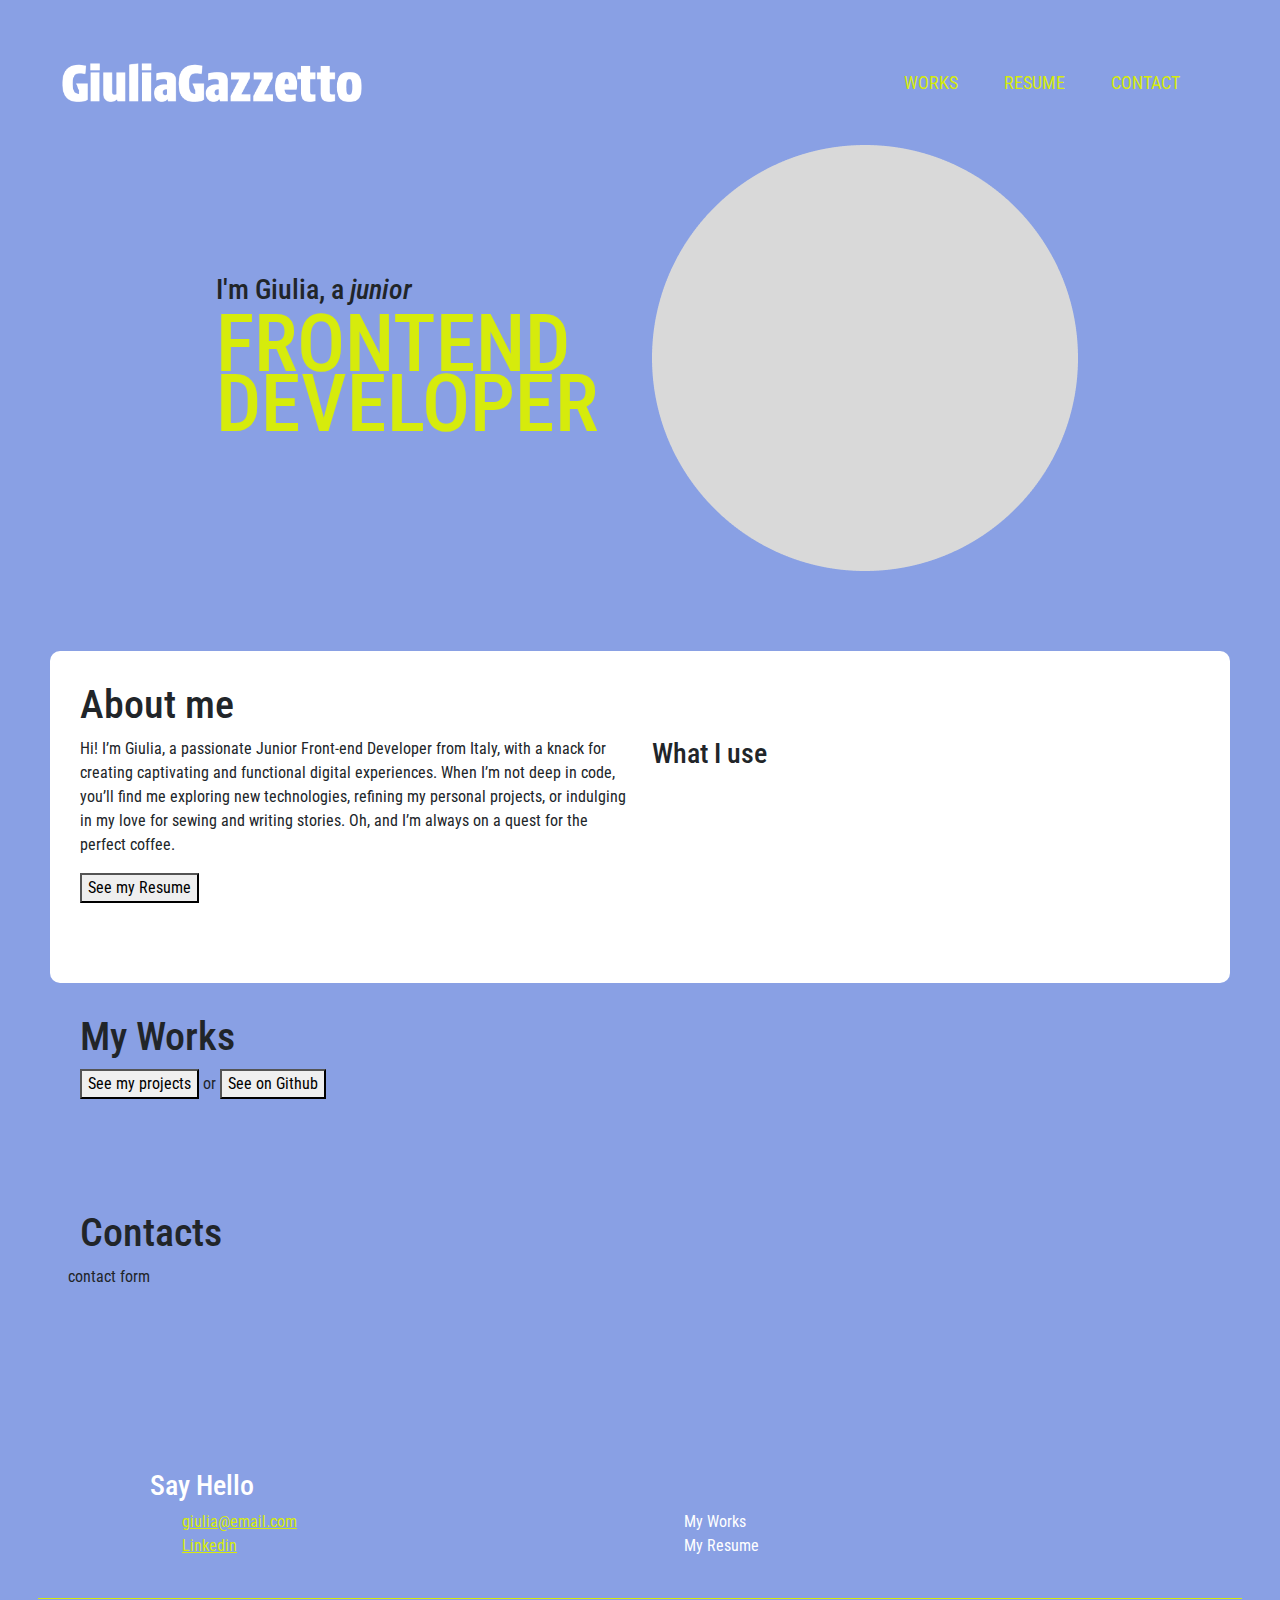
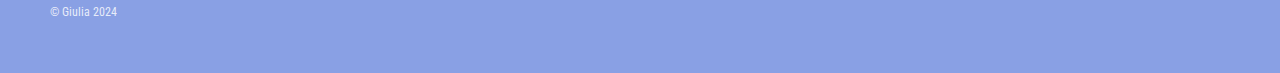
==== index.html @ c0f92d9c "added basic html and primary css" ====
<!DOCTYPE html>
<html lang="en">
  <head>
    <meta charset="UTF-8" />
    <meta name="viewport" content="width=device-width, initial-scale=1.0" />
    <title>Giulia Gazzetto's portfolio</title>
    <link rel="stylesheet" href="src/style.css" />
    <link rel="preconnect" href="https://fonts.googleapis.com">
<link rel="preconnect" href="https://fonts.gstatic.com" crossorigin>
<link href="https://fonts.googleapis.com/css2?family=Roboto+Condensed:ital,wght@0,100..900;1,100..900&display=swap" rel="stylesheet">
    <link
      href="https://cdn.jsdelivr.net/npm/bootstrap@5.3.3/dist/css/bootstrap.min.css"
      rel="stylesheet"
      integrity="sha384-QWTKZyjpPEjISv5WaRU9OFeRpok6YctnYmDr5pNlyT2bRjXh0JMhjY6hW+ALEwIH"
      crossorigin="anonymous"
    />
  </head>
  <body>
    <header>
    <container>
    <nav class="navbar navbar-expand-lg custom-bg">
  <div class="container-fluid">
    <a class="navbar-brand" href="#">
    <img src="/img/GiuliaGazzetto.png" alt="GiuliaGazzetto" class="logo">
    </a>
    <button class="navbar-toggler" type="button" data-bs-toggle="collapse" data-bs-target="#navbarNav" aria-controls="navbarNav" aria-expanded="false" aria-label="Toggle navigation">
      <span class="navbar-toggler-icon"></span>
    </button>
    <div class="collapse navbar-collapse" id="navbarNav">
      <ul class="navbar-nav ms-auto">
        <li class="nav-item ">
          <a class="nav-link active" aria-current="page" href="#">Works</a>
        </li>
        <li class="nav-item">
          <a class="nav-link" href="#">Resume</a>
        </li>
        <li class="nav-item">
          <a class="nav-link" href="#">Contact</a>
        </li>
        
      </ul>
    </div>
  </div>
</nav>
</container>
</header>      

<section id="home">
        <div class="row box-1">
          <div class="col-6 p-5 align-self-center">
            <h3>I'm Giulia, a <em>junior</em></h3>
            <h1 class="job-title text-uppercase">Frontend <br/>Developer</h1>
          </div>
          <div class="col-6">
            <img src="img/Ellipse 1.png" alt="ill">
          </div>
        </div>
      </section>
      <section id="about-me">
        <h1>About me</h1>
        <div class="row">
          <div class="col-6">
            <p >
              Hi! I’m Giulia, a passionate Junior Front-end Developer from Italy, with a knack for creating captivating and functional digital experiences. When I’m not deep in code, you’ll find me exploring new technologies, refining my personal projects, or indulging in my love for sewing and writing stories. Oh, and I’m always on a quest for the perfect coffee.
            </p>
            <button>See my Resume</button>
          </div>
          <div class="col-6">
            <h3>What I use</h3>
          </div>
        </div>
      </section>
      <section id="my-works">
        <h1>My Works</h1>
        <button>See my projects</button>
        or
        <button>See on Github</button>
      </section>

      <section id="contact">
        <h1>Contacts</h1>
        <div class="row">
            contact form
        
          </div>
        </div>
      </section>

      <footer>
        <div class="row footer-main ">
            <h3>Say Hello</h3>
            <div class="col-6">
                <ul>
                <li><a href="">giulia@email.com</a></li>
               <li> <a href="">Linkedin</a></li>
                </ul>
            </div>
            <div class="col-6">
                <ul>
                    <li>My Works</li>
                    <li>My Resume</li>
                    
                </ul>
                <br/>
                
            </div>
        </div>
        
       <span> © Giulia 2024</span>
    </footer>
    </container>
  </body>
</html>
---- src/style.css ----
:root {
  --colore-primario: #89a0e4;
  --colore-secondario: #a087e0;
  --colore-terziario: #e587bf;
  --colore-accento: #d6eb0c;
}

body {
  margin: 50px !important;
  background-color: var(--colore-primario) !important;
  font-family: "Roboto Condensed", serif !important;
}
a {
  color: var(--colore-accento) !important;
}

section {
  padding: 30px 30px 80px;
}

.custom-bg {
  background-color: #89a0e4 !important;
}

nav img {
  width: 300px !important;
}

nav ul {
  padding-right: 30px;
}

nav li {
  margin-left: 30px;
  text-transform: uppercase;
  font-size: 18px;
}

.job-title {
  color: #d6eb0c;
  font-size: 80px;
  line-height: 60px;
}
.box-1 {
  padding: 0 100px 0;
}
#about-me {
  background-color: white;
  border-radius: 10px;
}

footer {
  color: white;
  margin-top: 100px;
}

.footer-main {
  padding: 0 100px 0;
  border-bottom: 1px solid var(--colore-accento);
}

footer li {
  list-style: none;
}

footer span {
  font-size: 12px;
  opacity: 80%;
  text-align: center !important;
}
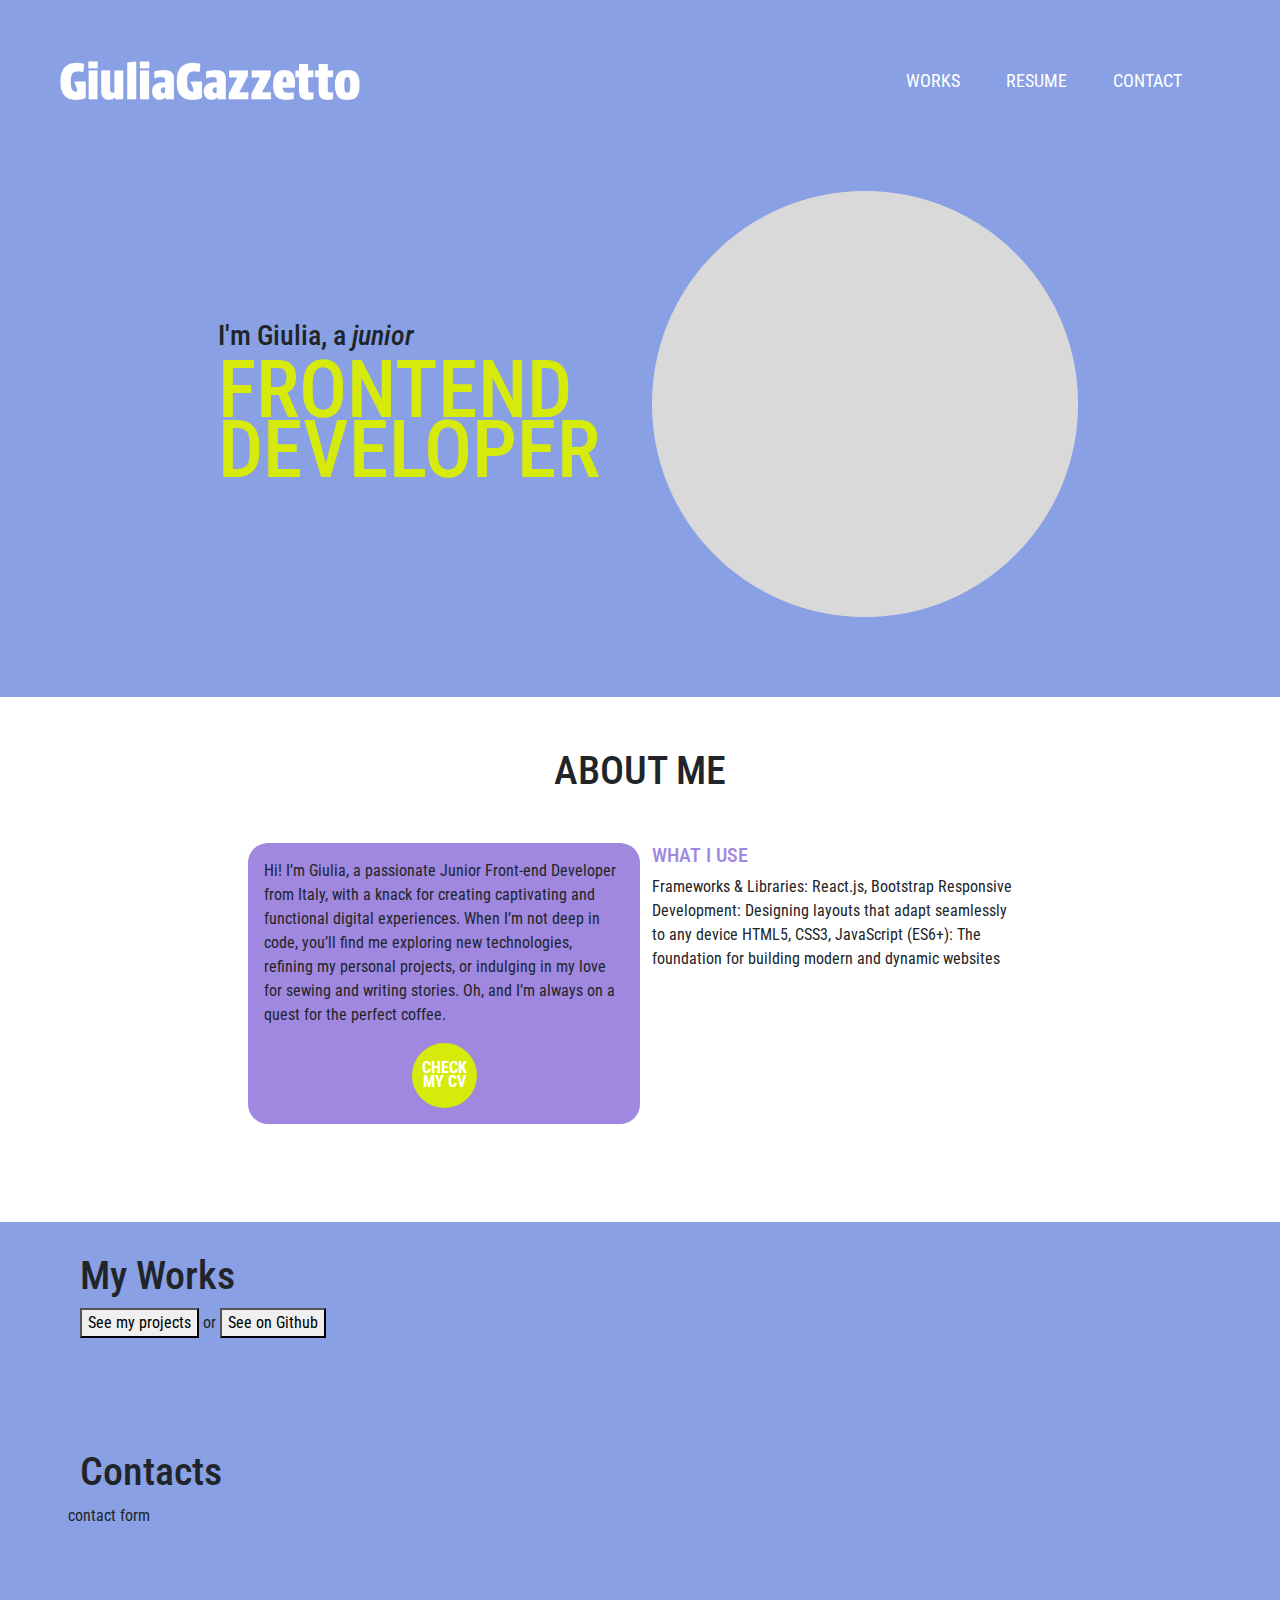
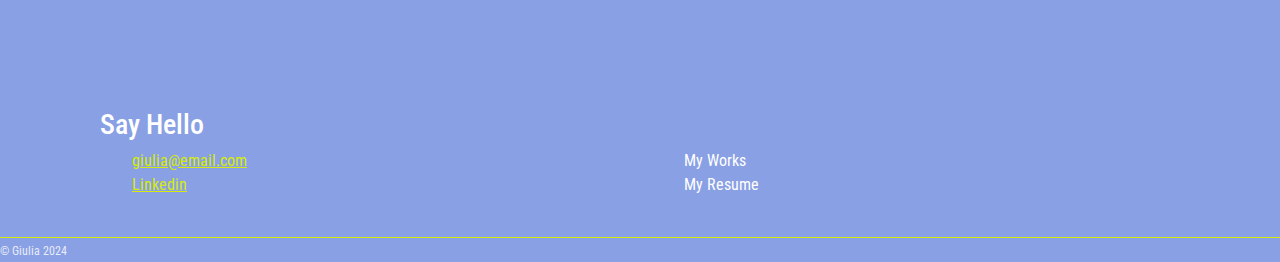
==== commit e7c68d53: "added css in about me section" ====
--- a/index.html
+++ b/index.html
@@ -17,8 +17,8 @@
   </head>
   <body>
     <header>
-    <container>
-    <nav class="navbar navbar-expand-lg custom-bg">
+    
+    <nav class="navbar navbar-expand-lg custom-bg m-5">
   <div class="container-fluid">
     <a class="navbar-brand" href="#">
     <img src="/img/GiuliaGazzetto.png" alt="GiuliaGazzetto" class="logo">
@@ -42,10 +42,10 @@
     </div>
   </div>
 </nav>
-</container>
+
 </header>      
 
-<section id="home">
+<section id="home" class="container">
         <div class="row box-1">
           <div class="col-6 p-5 align-self-center">
             <h3>I'm Giulia, a <em>junior</em></h3>
@@ -56,26 +56,35 @@
           </div>
         </div>
       </section>
-      <section id="about-me">
-        <h1>About me</h1>
-        <div class="row">
-          <div class="col-6">
-            <p >
-              Hi! I’m Giulia, a passionate Junior Front-end Developer from Italy, with a knack for creating captivating and functional digital experiences. When I’m not deep in code, you’ll find me exploring new technologies, refining my personal projects, or indulging in my love for sewing and writing stories. Oh, and I’m always on a quest for the perfect coffee.
-            </p>
-            <button>See my Resume</button>
-          </div>
-          <div class="col-6">
-            <h3>What I use</h3>
-          </div>
-        </div>
-      </section>
-      <section id="my-works">
+
+     <section id="about-me" class="about-me" >
+  <h1 class="text-center text-uppercase">About me</h1>
+  <div class="row m-5">
+    <div class="col-6 custom-bg-2 p-3">
+      <p>
+        Hi! I’m Giulia, a passionate Junior Front-end Developer from Italy, with a knack for creating captivating and functional digital experiences. When I’m not deep in code, you’ll find me exploring new technologies, refining my personal projects, or indulging in my love for sewing and writing stories. Oh, and I’m always on a quest for the perfect coffee.
+      </p>
+      <button class="btn-style-1">Check my cv</button>
+    </div>
+    <div class="col-6">
+      <h3>What I use</h3>
+      <p>
+        Frameworks & Libraries: React.js, Bootstrap
+Responsive Development: Designing layouts that adapt seamlessly to any device
+HTML5, CSS3, JavaScript (ES6+): The foundation for building modern and dynamic websites
+      </p>
+    </div>
+  </div>
+</section>
+
+
+      <section id="my-works" >
         <h1>My Works</h1>
         <button>See my projects</button>
         or
         <button>See on Github</button>
       </section>
+
 
       <section id="contact">
         <h1>Contacts</h1>
@@ -85,6 +94,7 @@
           </div>
         </div>
       </section>
+
 
       <footer>
         <div class="row footer-main ">
--- a/src/style.css
+++ b/src/style.css
@@ -6,24 +6,36 @@
 }
 
 body {
-  margin: 50px !important;
   background-color: var(--colore-primario) !important;
   font-family: "Roboto Condensed", serif !important;
 }
+
 a {
   color: var(--colore-accento) !important;
 }
 
 section {
   padding: 30px 30px 80px;
+  margin: 0 50px 0;
 }
 
 .custom-bg {
   background-color: #89a0e4 !important;
 }
+.custom-bg-2 {
+  background-color: var(--colore-secondario);
+  border-radius: 20px;
+}
 
 nav img {
   width: 300px !important;
+}
+
+nav a {
+  color: white !important;
+}
+nav a:hover {
+  color: var(--colore-accento) !important;
 }
 
 nav ul {
@@ -44,9 +56,56 @@
 .box-1 {
   padding: 0 100px 0;
 }
-#about-me {
+.about-me {
   background-color: white;
-  border-radius: 10px;
+  padding: 50px 0;
+  width: 100vw;
+  margin: 0;
+  padding: 50px 200px;
+}
+
+/*.btn-style-1 {
+  width: auto;
+  display: block;
+  margin: 0 auto;
+  padding: 10px 20px;
+  background: var(--colore-secondario);
+  border-radius: 3px;
+  border: none;
+  font-family: "Roboto Condensed";
+  font-weight: 700;
+  font-size: 12px;
+  text-transform: uppercase;
+  color: white;
+} */
+
+.btn-style-1 {
+  width: 65px; /* Larghezza */
+  height: 65px; /* Altezza uguale per fare un cerchio */
+  background-color: var(--colore-accento); /* Colore di sfondo */
+  border: none;
+  border-radius: 50%; /* Rende il bottone circolare */
+  margin: 0 auto;
+  display: block;
+  align-items: center;
+  justify-content: center;
+  font-size: 16px;
+  font-weight: bold;
+  text-transform: uppercase;
+  line-height: 85%;
+  color: white;
+  cursor: pointer;
+  transition: 0.3s ease-in-out;
+}
+
+.btn-style-1:hover {
+  background-color: #b3c200; /* Cambia colore al passaggio */
+}
+
+.about-me h3 {
+  font-size: 20px;
+  color: var(--colore-secondario);
+  text-transform: uppercase;
 }
 
 footer {
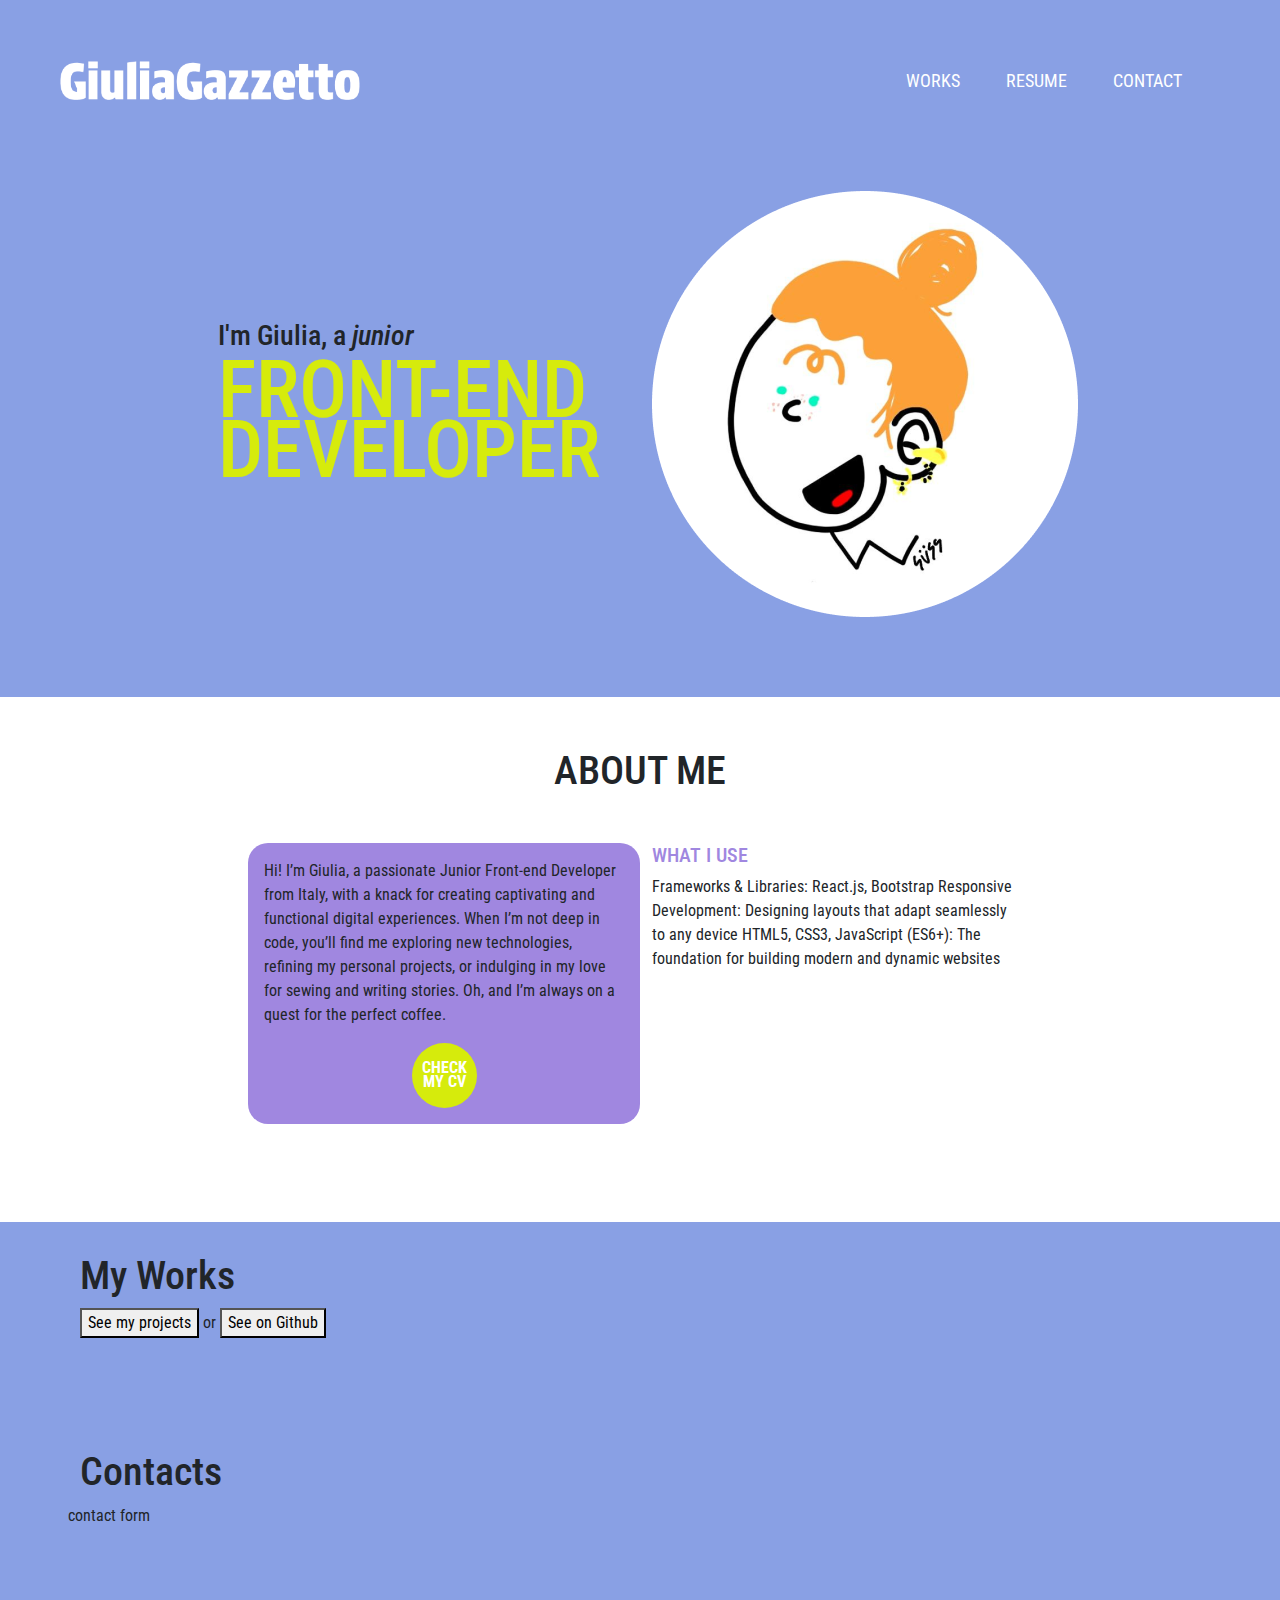
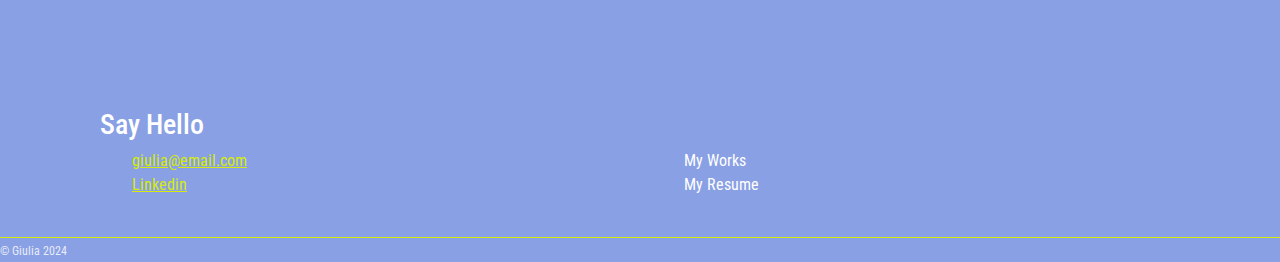
==== commit 081e03ef: "updated picture profile" ====
--- a/index.html
+++ b/index.html
@@ -49,10 +49,10 @@
         <div class="row box-1">
           <div class="col-6 p-5 align-self-center">
             <h3>I'm Giulia, a <em>junior</em></h3>
-            <h1 class="job-title text-uppercase">Frontend <br/>Developer</h1>
+            <h1 class="job-title text-uppercase">Front-end <br/>Developer</h1>
           </div>
           <div class="col-6">
-            <img src="img/Ellipse 1.png" alt="ill">
+            <img src="img/giuliaspic.png" alt="ill">
           </div>
         </div>
       </section>
--- a/src/style.css
+++ b/src/style.css
@@ -49,7 +49,7 @@
 }
 
 .job-title {
-  color: #d6eb0c;
+  color: var(--colore-accento);
   font-size: 80px;
   line-height: 60px;
 }
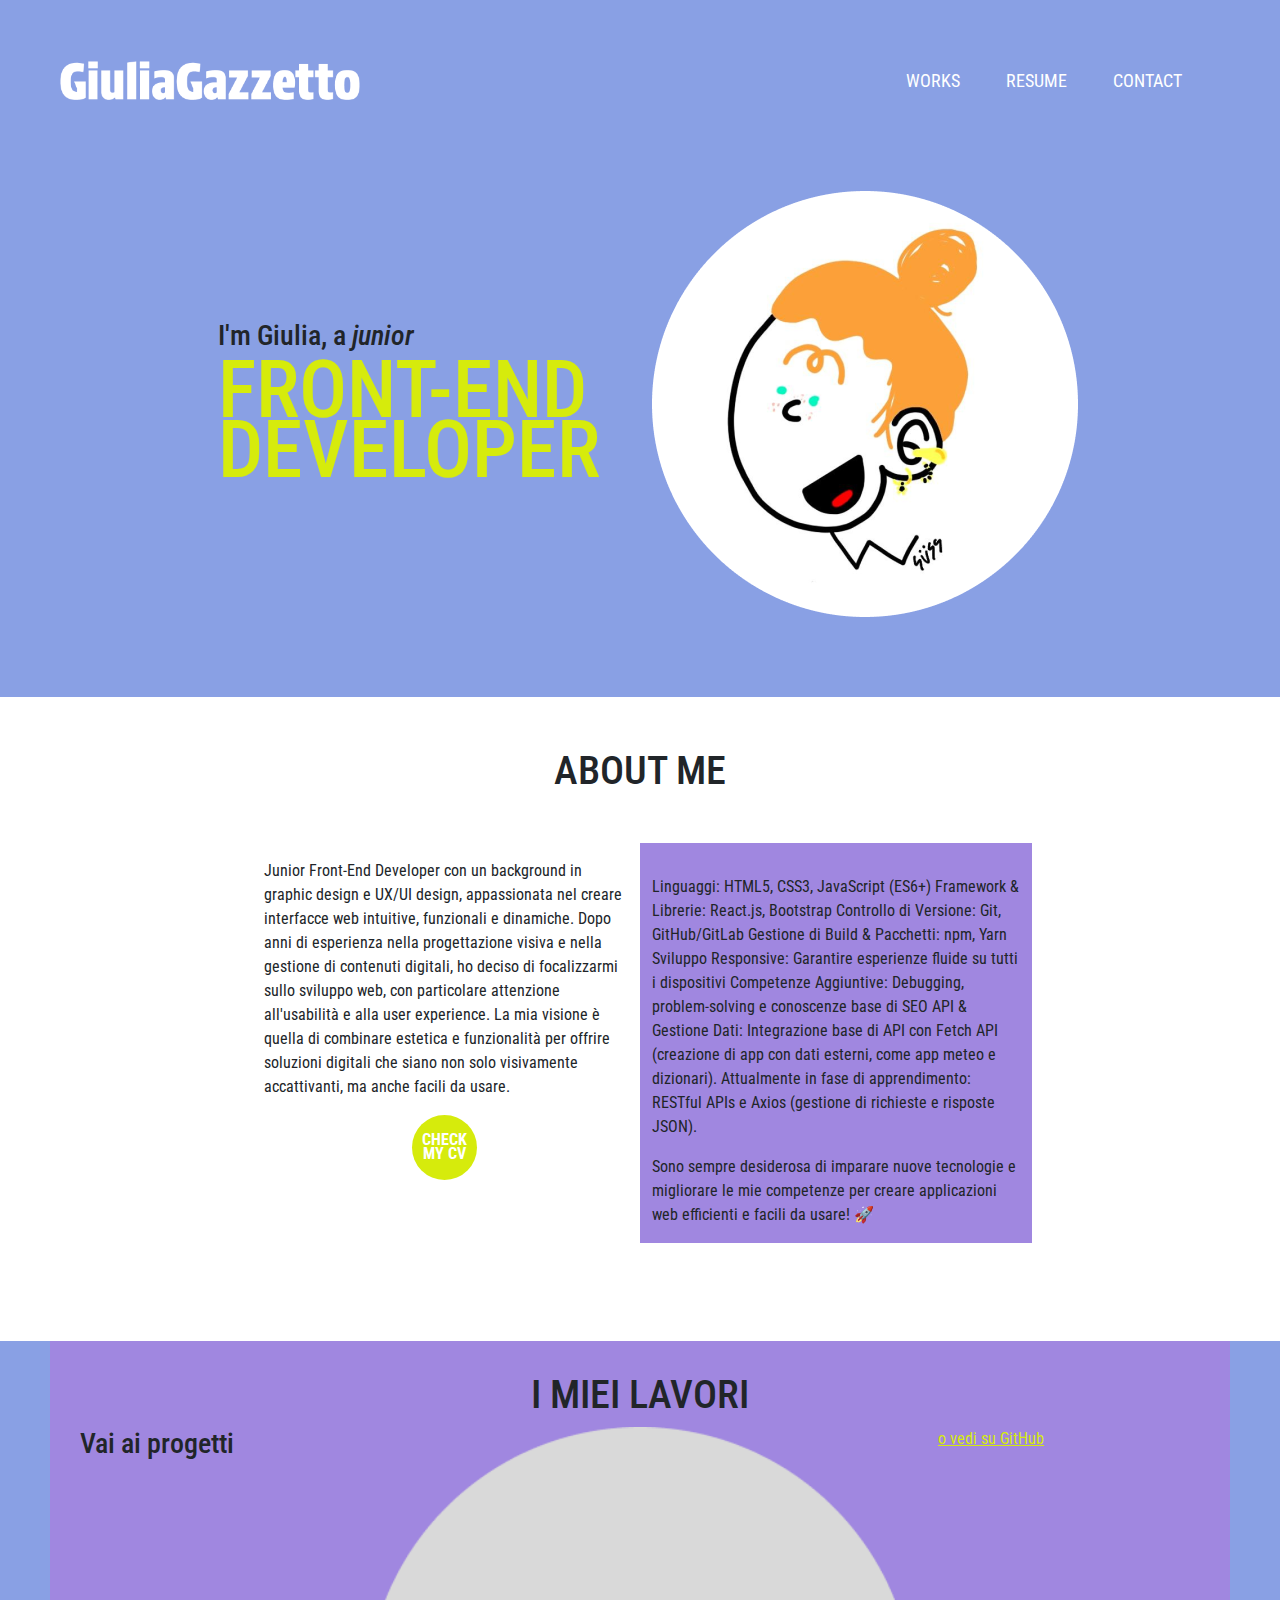
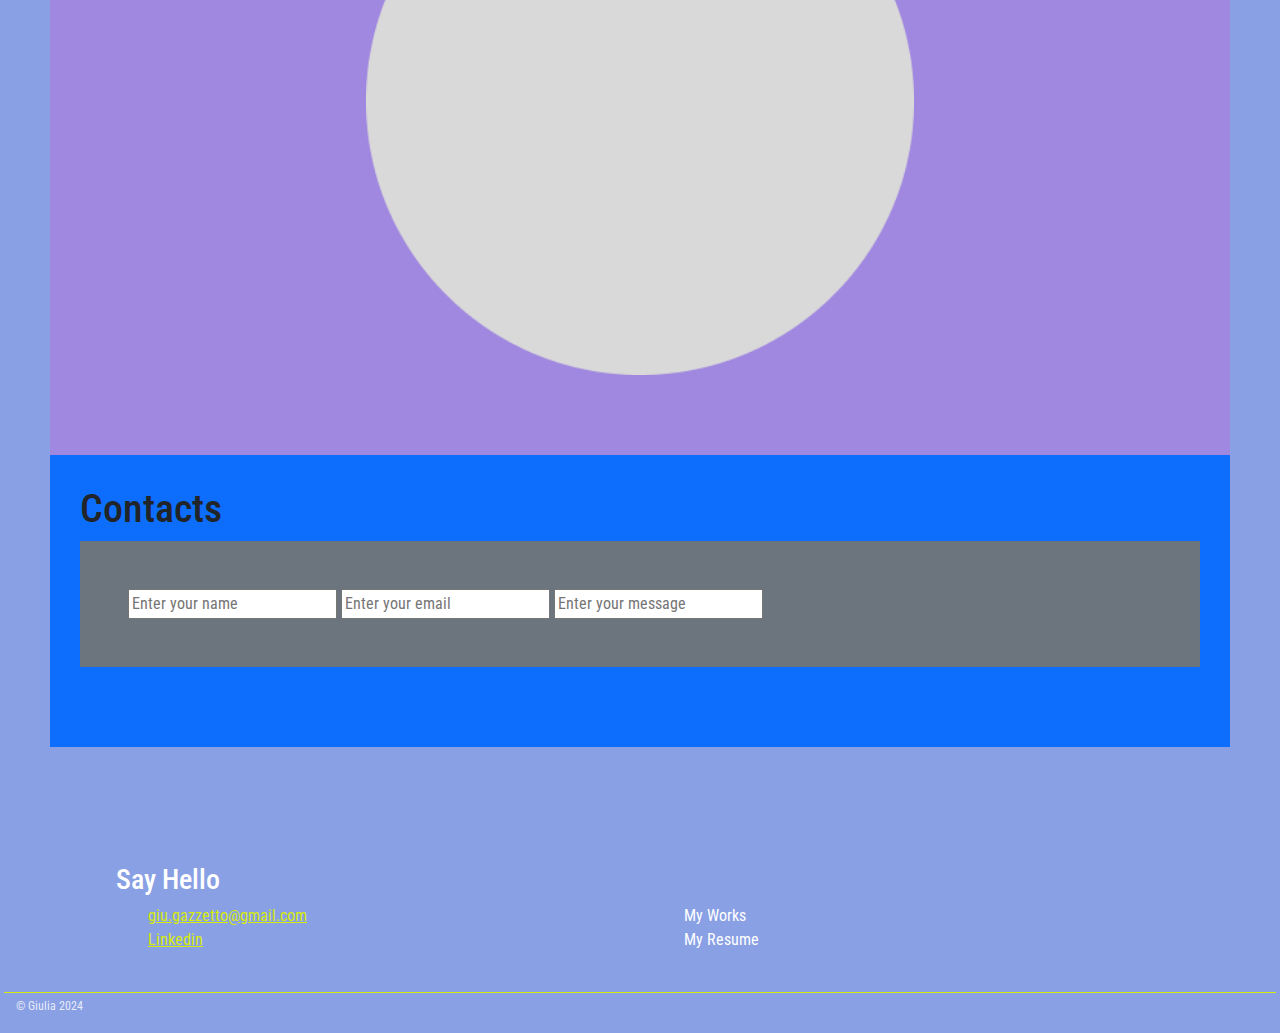
==== commit f7169453: "adding basic html to the homepage" ====
--- a/index.html
+++ b/index.html
@@ -60,49 +60,62 @@
      <section id="about-me" class="about-me" >
   <h1 class="text-center text-uppercase">About me</h1>
   <div class="row m-5">
-    <div class="col-6 custom-bg-2 p-3">
+    <div class="col-6  p-3">
       <p>
-        Hi! I’m Giulia, a passionate Junior Front-end Developer from Italy, with a knack for creating captivating and functional digital experiences. When I’m not deep in code, you’ll find me exploring new technologies, refining my personal projects, or indulging in my love for sewing and writing stories. Oh, and I’m always on a quest for the perfect coffee.
+Junior Front-End Developer con un background in graphic design e UX/UI design, appassionata nel creare interfacce web intuitive, funzionali e dinamiche. Dopo anni di esperienza nella progettazione visiva e nella gestione di contenuti digitali, ho deciso di focalizzarmi sullo sviluppo web, con particolare attenzione all'usabilità e alla user experience. La mia visione è quella di combinare estetica e funzionalità per offrire soluzioni digitali che siano non solo visivamente accattivanti, ma anche facili da usare.
       </p>
       <button class="btn-style-1">Check my cv</button>
     </div>
-    <div class="col-6">
-      <h3>What I use</h3>
+    <div class="col-6 custom-bg-2">
+      <h3>Tech Stack & Tools</h3>
       <p>
-        Frameworks & Libraries: React.js, Bootstrap
-Responsive Development: Designing layouts that adapt seamlessly to any device
-HTML5, CSS3, JavaScript (ES6+): The foundation for building modern and dynamic websites
+        Linguaggi: HTML5, CSS3, JavaScript (ES6+)
+Framework & Librerie: React.js, Bootstrap
+Controllo di Versione: Git, GitHub/GitLab
+Gestione di Build & Pacchetti: npm, Yarn
+Sviluppo Responsive: Garantire esperienze fluide su tutti i dispositivi
+Competenze Aggiuntive: Debugging, problem-solving e conoscenze base di SEO
+API & Gestione Dati: Integrazione base di API con Fetch API (creazione di app con dati esterni, come app meteo e dizionari). Attualmente in fase di apprendimento: RESTful APIs e Axios (gestione di richieste e risposte JSON).
       </p>
+      <p>Sono sempre desiderosa di imparare nuove tecnologie e migliorare le mie competenze per creare applicazioni web efficienti e facili da usare! 🚀</p>
     </div>
   </div>
 </section>
 
 
-      <section id="my-works" >
-        <h1>My Works</h1>
-        <button>See my projects</button>
-        or
-        <button>See on Github</button>
+      <section id="my-works " class="custom-bg-2" >
+        <h1 class="text-center text-uppercase">I miei lavori</h1>
+        <div class="row">
+          <h3 class="col-3">Vai ai progetti</h3>
+          <img src="img/Ellipse 1.png" alt="project" class="col-6">
+          <a href="" class="col-3">o vedi su GitHub</a>
+
+        </div>
+        
       </section>
 
 
-      <section id="contact">
+      <section id="contact" class="bg-primary">
         <h1>Contacts</h1>
-        <div class="row">
-            contact form
-        
-          </div>
+        <div class="conctact-form bg-secondary p-5">
+<form action="">
+  <input type="text" placeholder="Enter your name">
+  <input type="email" name="" id="" placeholder="Enter your email">
+  <input type="text" name="" id="" placeholder="Enter your message
+  " >
+</form>
+      </div>
         </div>
       </section>
 
 
-      <footer>
+      <footer class="p-3">
         <div class="row footer-main ">
             <h3>Say Hello</h3>
             <div class="col-6">
                 <ul>
-                <li><a href="">giulia@email.com</a></li>
-               <li> <a href="">Linkedin</a></li>
+                <li><a href="mailto:giu.gazzetto@gmail.com">giu.gazzetto@gmail.com</a></li>
+               <li> <a href="https://www.linkedin.com/in/giulia-gazzetto">Linkedin</a></li>
                 </ul>
             </div>
             <div class="col-6">
--- a/src/style.css
+++ b/src/style.css
@@ -20,11 +20,10 @@
 }
 
 .custom-bg {
-  background-color: #89a0e4 !important;
+  background-color: var(--colore-primario) !important;
 }
 .custom-bg-2 {
   background-color: var(--colore-secondario);
-  border-radius: 20px;
 }
 
 nav img {
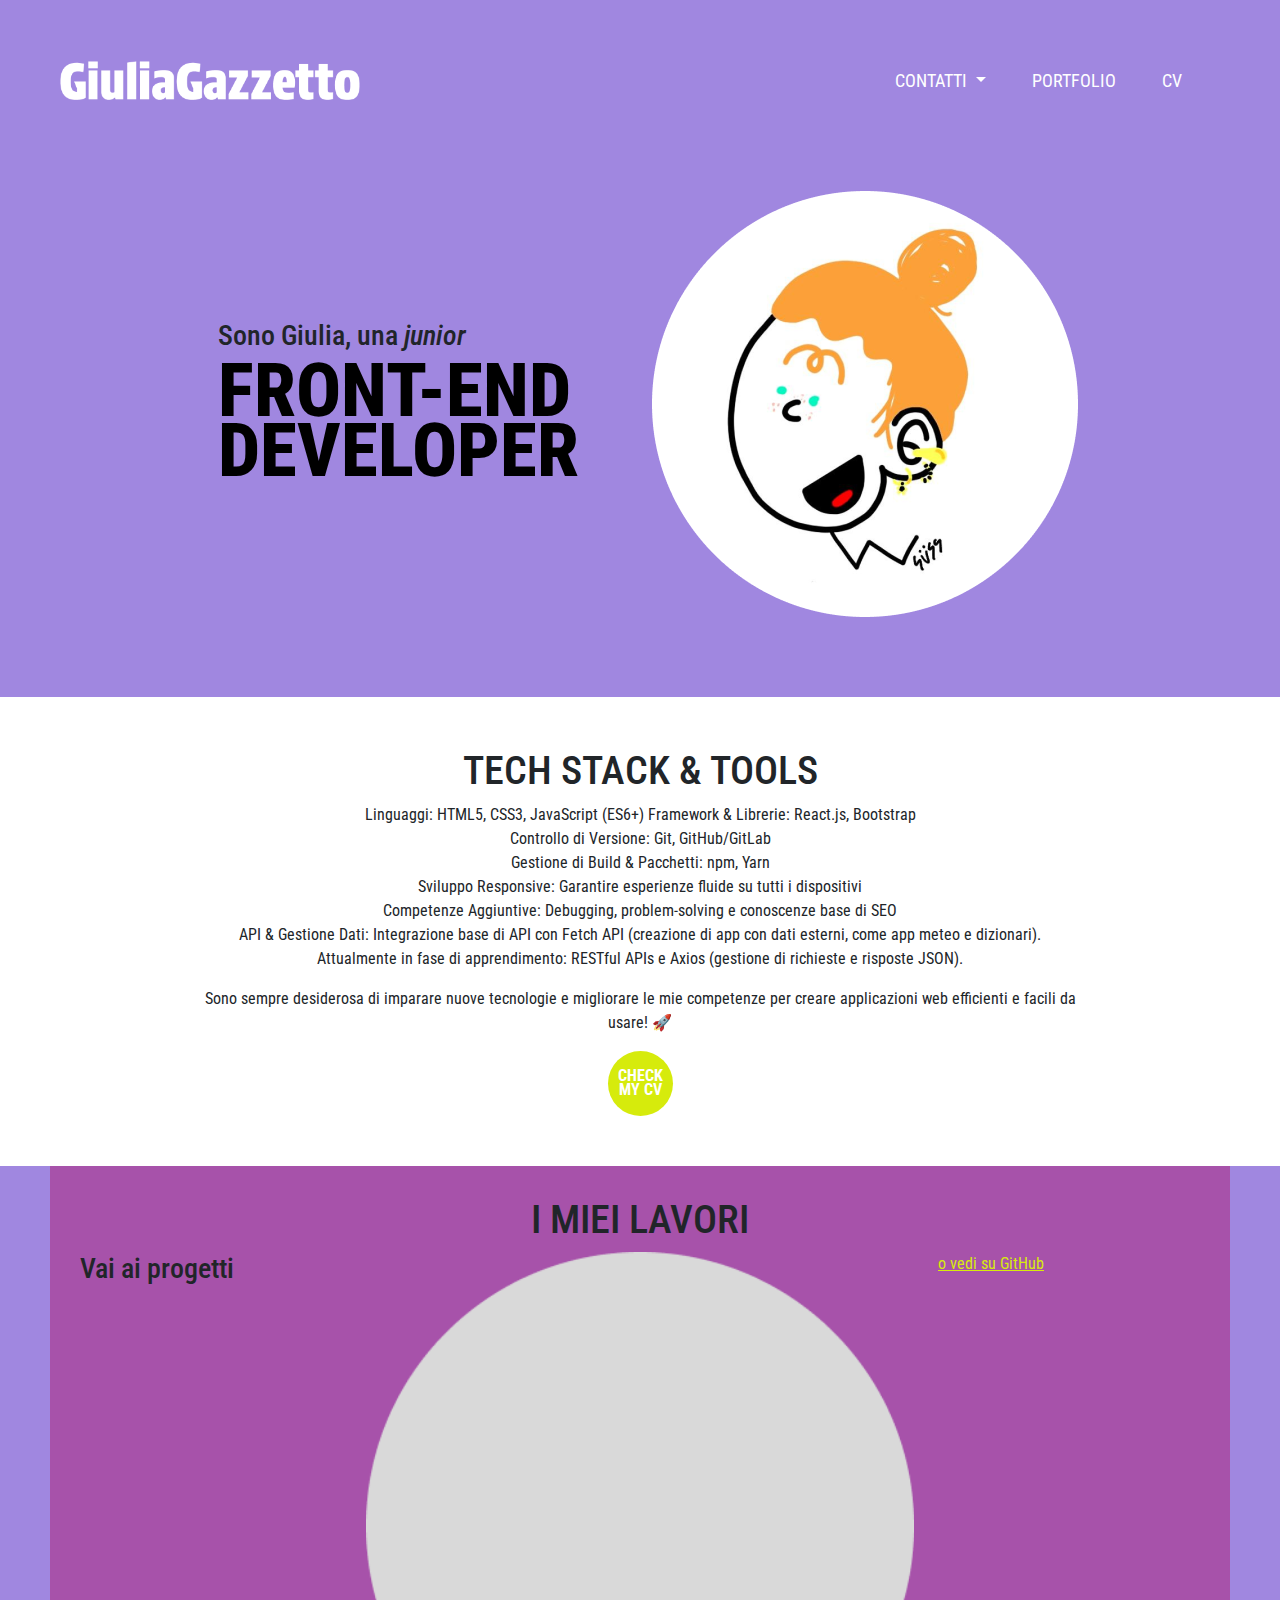
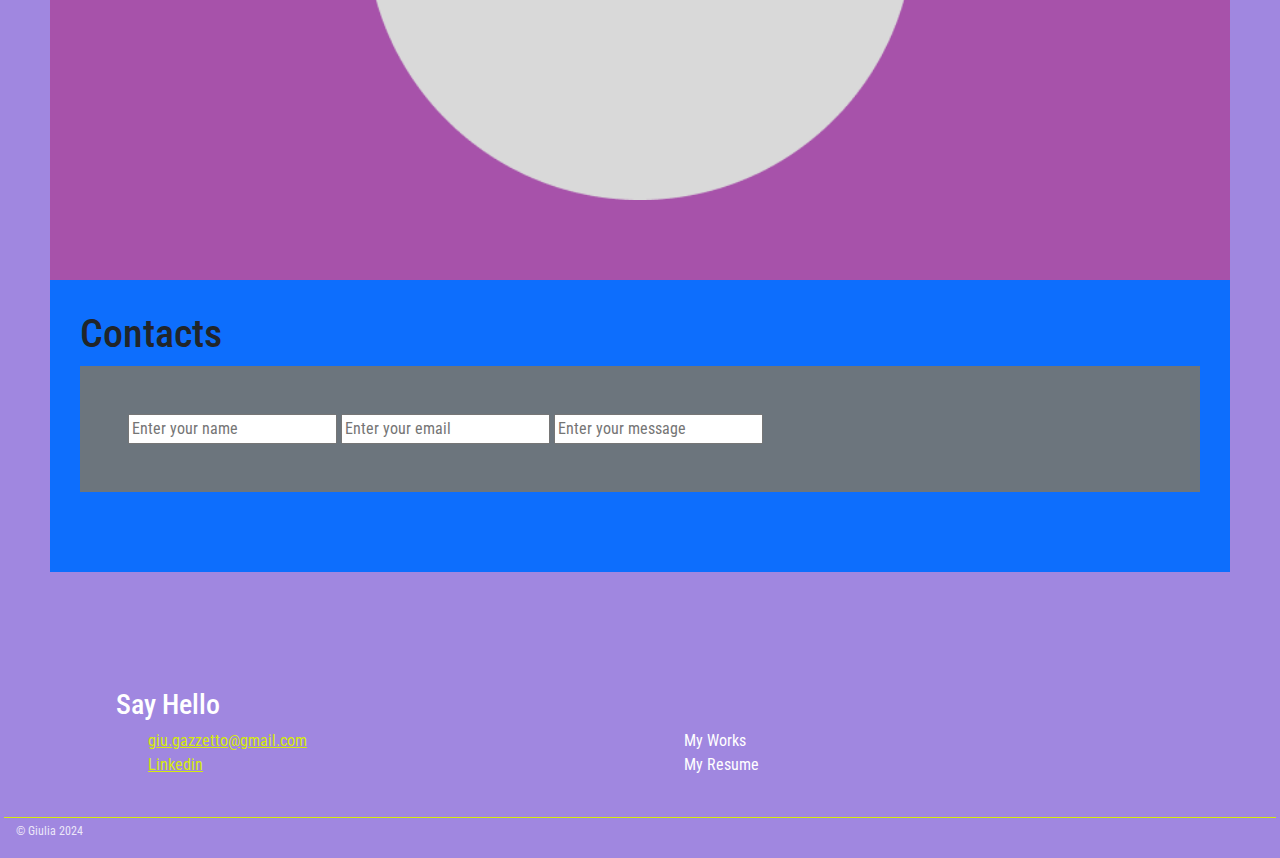
==== commit fcac2c01: "adding css on nav and homepage" ====
--- a/index.html
+++ b/index.html
@@ -28,27 +28,40 @@
     </button>
     <div class="collapse navbar-collapse" id="navbarNav">
       <ul class="navbar-nav ms-auto">
+        
+          <li class="nav-item dropdown">
+          <a class="nav-link dropdown-toggle" href="#" role="button" data-bs-toggle="dropdown" aria-expanded="false">
+           
+            Contatti
+          </a>
+          <ul class="dropdown-menu custom-bg">
+            <li><a class="dropdown-item" href="#">giu.gazzetto@gmail.com</a></li>
+            <li><a class="dropdown-item" href="#">Linkedin</a></li>
+          </ul>
+        </li>
         <li class="nav-item ">
-          <a class="nav-link active" aria-current="page" href="#">Works</a>
+          <a class="nav-link active" aria-current="page" href="#">Portfolio</a>
         </li>
         <li class="nav-item">
-          <a class="nav-link" href="#">Resume</a>
+          <a class="nav-link" href="#">CV</a>
         </li>
-        <li class="nav-item">
-          <a class="nav-link" href="#">Contact</a>
-        </li>
+       
+
+      
         
       </ul>
     </div>
   </div>
 </nav>
 
+
+
 </header>      
 
 <section id="home" class="container">
         <div class="row box-1">
           <div class="col-6 p-5 align-self-center">
-            <h3>I'm Giulia, a <em>junior</em></h3>
+            <h3>Sono Giulia, una <em>junior</em></h3>
             <h1 class="job-title text-uppercase">Front-end <br/>Developer</h1>
           </div>
           <div class="col-6">
@@ -57,28 +70,22 @@
         </div>
       </section>
 
-     <section id="about-me" class="about-me" >
-  <h1 class="text-center text-uppercase">About me</h1>
-  <div class="row m-5">
-    <div class="col-6  p-3">
-      <p>
-Junior Front-End Developer con un background in graphic design e UX/UI design, appassionata nel creare interfacce web intuitive, funzionali e dinamiche. Dopo anni di esperienza nella progettazione visiva e nella gestione di contenuti digitali, ho deciso di focalizzarmi sullo sviluppo web, con particolare attenzione all'usabilità e alla user experience. La mia visione è quella di combinare estetica e funzionalità per offrire soluzioni digitali che siano non solo visivamente accattivanti, ma anche facili da usare.
-      </p>
-      <button class="btn-style-1">Check my cv</button>
-    </div>
-    <div class="col-6 custom-bg-2">
-      <h3>Tech Stack & Tools</h3>
+<section id="about-me" class="about-me text-center" >
+  <h1 class=" text-uppercase">Tech Stack & Tools</h1>
+  <div >
+  
       <p>
         Linguaggi: HTML5, CSS3, JavaScript (ES6+)
-Framework & Librerie: React.js, Bootstrap
-Controllo di Versione: Git, GitHub/GitLab
-Gestione di Build & Pacchetti: npm, Yarn
-Sviluppo Responsive: Garantire esperienze fluide su tutti i dispositivi
-Competenze Aggiuntive: Debugging, problem-solving e conoscenze base di SEO
-API & Gestione Dati: Integrazione base di API con Fetch API (creazione di app con dati esterni, come app meteo e dizionari). Attualmente in fase di apprendimento: RESTful APIs e Axios (gestione di richieste e risposte JSON).
+        Framework & Librerie: React.js, Bootstrap <br/>
+        Controllo di Versione: Git, GitHub/GitLab<br/>
+        Gestione di Build & Pacchetti: npm, Yarn<br/>
+        Sviluppo Responsive: Garantire esperienze fluide su tutti i dispositivi<br/>
+        Competenze Aggiuntive: Debugging, problem-solving e conoscenze base di SEO<br/>
+        API & Gestione Dati: Integrazione base di API con Fetch API (creazione di app con dati esterni, come app meteo e dizionari). Attualmente in fase di apprendimento: RESTful APIs e Axios (gestione di richieste e risposte JSON).
       </p>
       <p>Sono sempre desiderosa di imparare nuove tecnologie e migliorare le mie competenze per creare applicazioni web efficienti e facili da usare! 🚀</p>
-    </div>
+    
+    <button class="btn-style-1">Check my cv</button>
   </div>
 </section>
 
@@ -132,5 +139,10 @@
        <span> © Giulia 2024</span>
     </footer>
     </container>
+
+  
+<script src="https://cdnjs.cloudflare.com/ajax/libs/bootstrap/5.3.3/js/bootstrap.bundle.min.js"></script>
+
   </body>
+
 </html>
--- a/src/style.css
+++ b/src/style.css
@@ -1,7 +1,7 @@
 :root {
-  --colore-primario: #89a0e4;
-  --colore-secondario: #a087e0;
-  --colore-terziario: #e587bf;
+  --colore-primario: #a087e0;
+  --colore-secondario: #a752aa;
+  --colore-terziario: #ff692a;
   --colore-accento: #d6eb0c;
 }
 
@@ -39,6 +39,11 @@
 
 nav ul {
   padding-right: 30px;
+  border-color: transparent !important;
+}
+
+nav button {
+  border: none !important;
 }
 
 nav li {
@@ -48,9 +53,10 @@
 }
 
 .job-title {
-  color: var(--colore-accento);
-  font-size: 80px;
+  color: black;
+  font-size: 75px;
   line-height: 60px;
+  font-weight: 800;
 }
 .box-1 {
   padding: 0 100px 0;
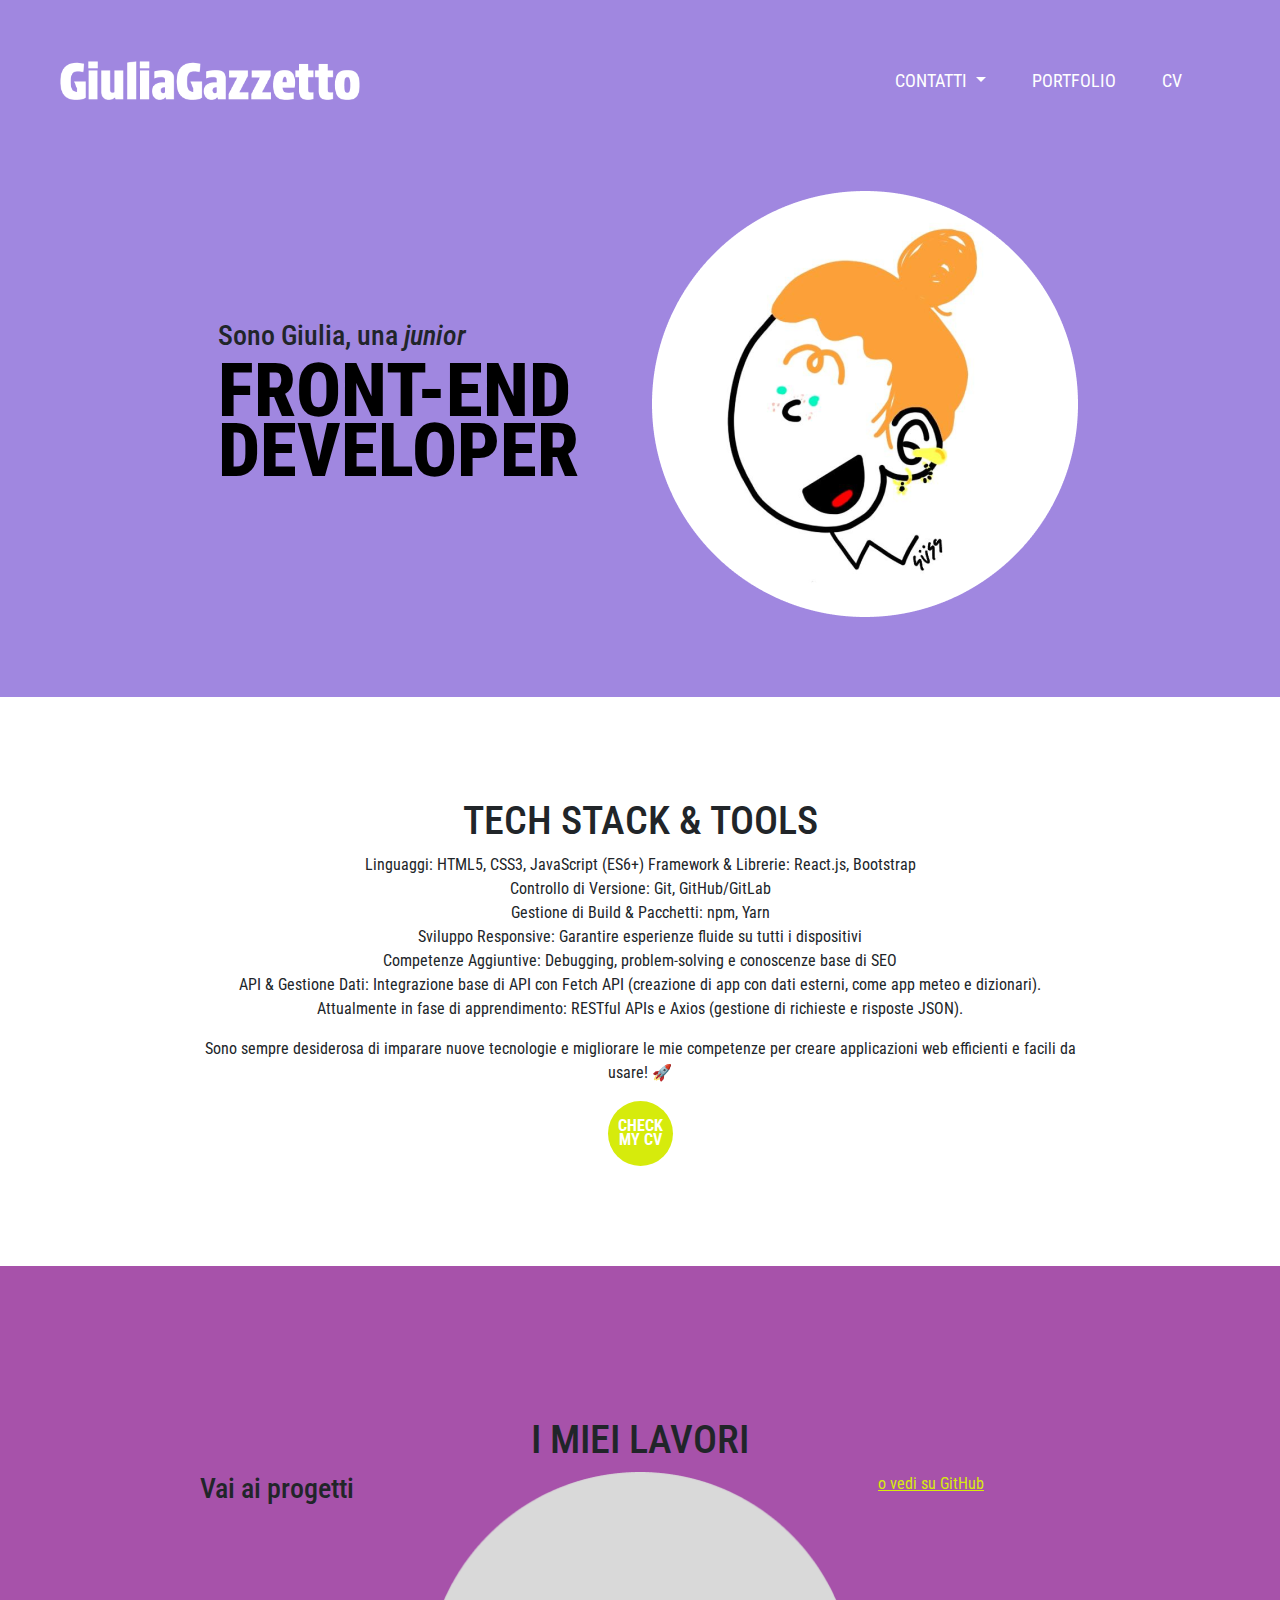
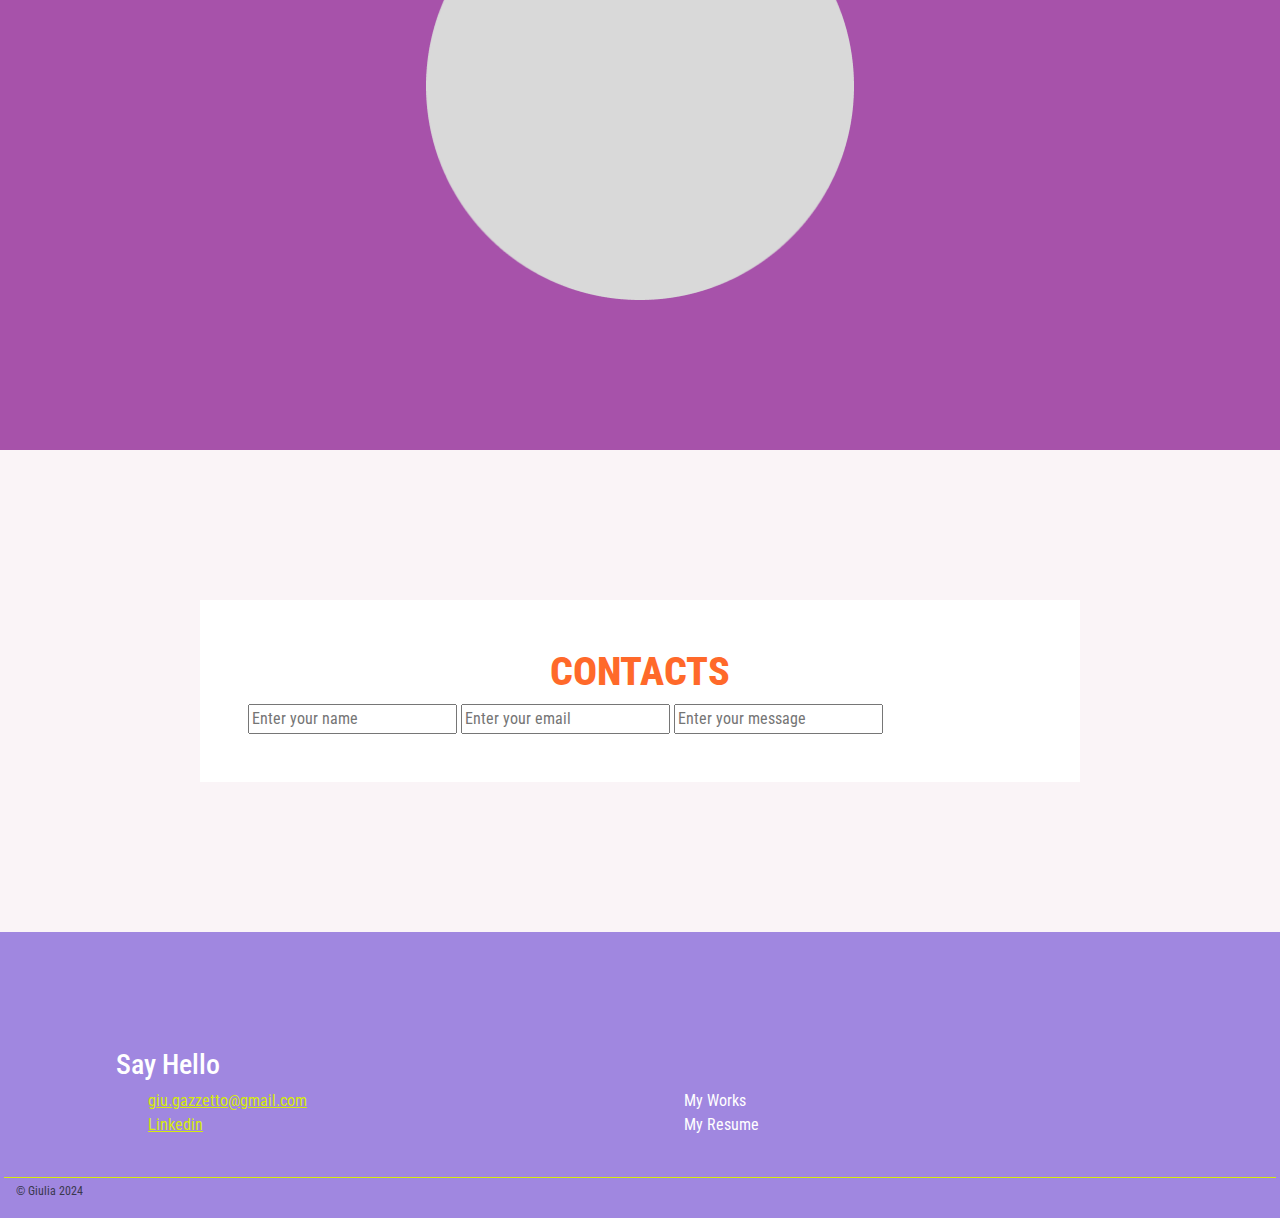
==== commit a0e1c837: "cleaned css and updated basic css generally" ====
--- a/index.html
+++ b/index.html
@@ -70,7 +70,8 @@
         </div>
       </section>
 
-<section id="about-me" class="about-me text-center" >
+<section id="about-me" class="about-me-section
+ text-center" >
   <h1 class=" text-uppercase">Tech Stack & Tools</h1>
   <div >
   
@@ -90,7 +91,7 @@
 </section>
 
 
-      <section id="my-works " class="custom-bg-2" >
+      <section id="my-works " class="project-section" >
         <h1 class="text-center text-uppercase">I miei lavori</h1>
         <div class="row">
           <h3 class="col-3">Vai ai progetti</h3>
@@ -102,9 +103,9 @@
       </section>
 
 
-      <section id="contact" class="bg-primary">
-        <h1>Contacts</h1>
-        <div class="conctact-form bg-secondary p-5">
+      <section id="contact" class="conctact-form-section">
+        <div class=" contact-box p-5">
+        <h1 class="text-center text-uppercase">Contacts</h1>
 <form action="">
   <input type="text" placeholder="Enter your name">
   <input type="email" name="" id="" placeholder="Enter your email">
--- a/src/style.css
+++ b/src/style.css
@@ -8,6 +8,7 @@
 body {
   background-color: var(--colore-primario) !important;
   font-family: "Roboto Condensed", serif !important;
+  color: black;
 }
 
 a {
@@ -22,8 +23,38 @@
 .custom-bg {
   background-color: var(--colore-primario) !important;
 }
-.custom-bg-2 {
+
+.about-me-section {
+  background-color: white;
+  padding: 50px 0;
+  width: 100vw;
+  margin: 0;
+  padding: 100px 200px;
+}
+
+.project-section {
   background-color: var(--colore-secondario);
+  padding: 50px 0;
+  width: 100vw;
+  margin: 0;
+  padding: 150px 200px;
+}
+
+.conctact-form-section {
+  background-color: #faf4f7;
+  padding: 50px 0;
+  width: 100vw;
+  margin: 0;
+  padding: 150px 200px;
+}
+
+.contact-box {
+  background-color: white;
+}
+
+.conctact-form-section h1 {
+  color: var(--colore-terziario);
+  font-weight: 800;
 }
 
 nav img {
@@ -61,28 +92,6 @@
 .box-1 {
   padding: 0 100px 0;
 }
-.about-me {
-  background-color: white;
-  padding: 50px 0;
-  width: 100vw;
-  margin: 0;
-  padding: 50px 200px;
-}
-
-/*.btn-style-1 {
-  width: auto;
-  display: block;
-  margin: 0 auto;
-  padding: 10px 20px;
-  background: var(--colore-secondario);
-  border-radius: 3px;
-  border: none;
-  font-family: "Roboto Condensed";
-  font-weight: 700;
-  font-size: 12px;
-  text-transform: uppercase;
-  color: white;
-} */
 
 .btn-style-1 {
   width: 65px; /* Larghezza */
@@ -107,18 +116,9 @@
   background-color: #b3c200; /* Cambia colore al passaggio */
 }
 
-.about-me h3 {
-  font-size: 20px;
-  color: var(--colore-secondario);
-  text-transform: uppercase;
-}
-
-footer {
+.footer-main {
   color: white;
-  margin-top: 100px;
-}
-
-.footer-main {
+  margin-top: 100px !important;
   padding: 0 100px 0;
   border-bottom: 1px solid var(--colore-accento);
 }
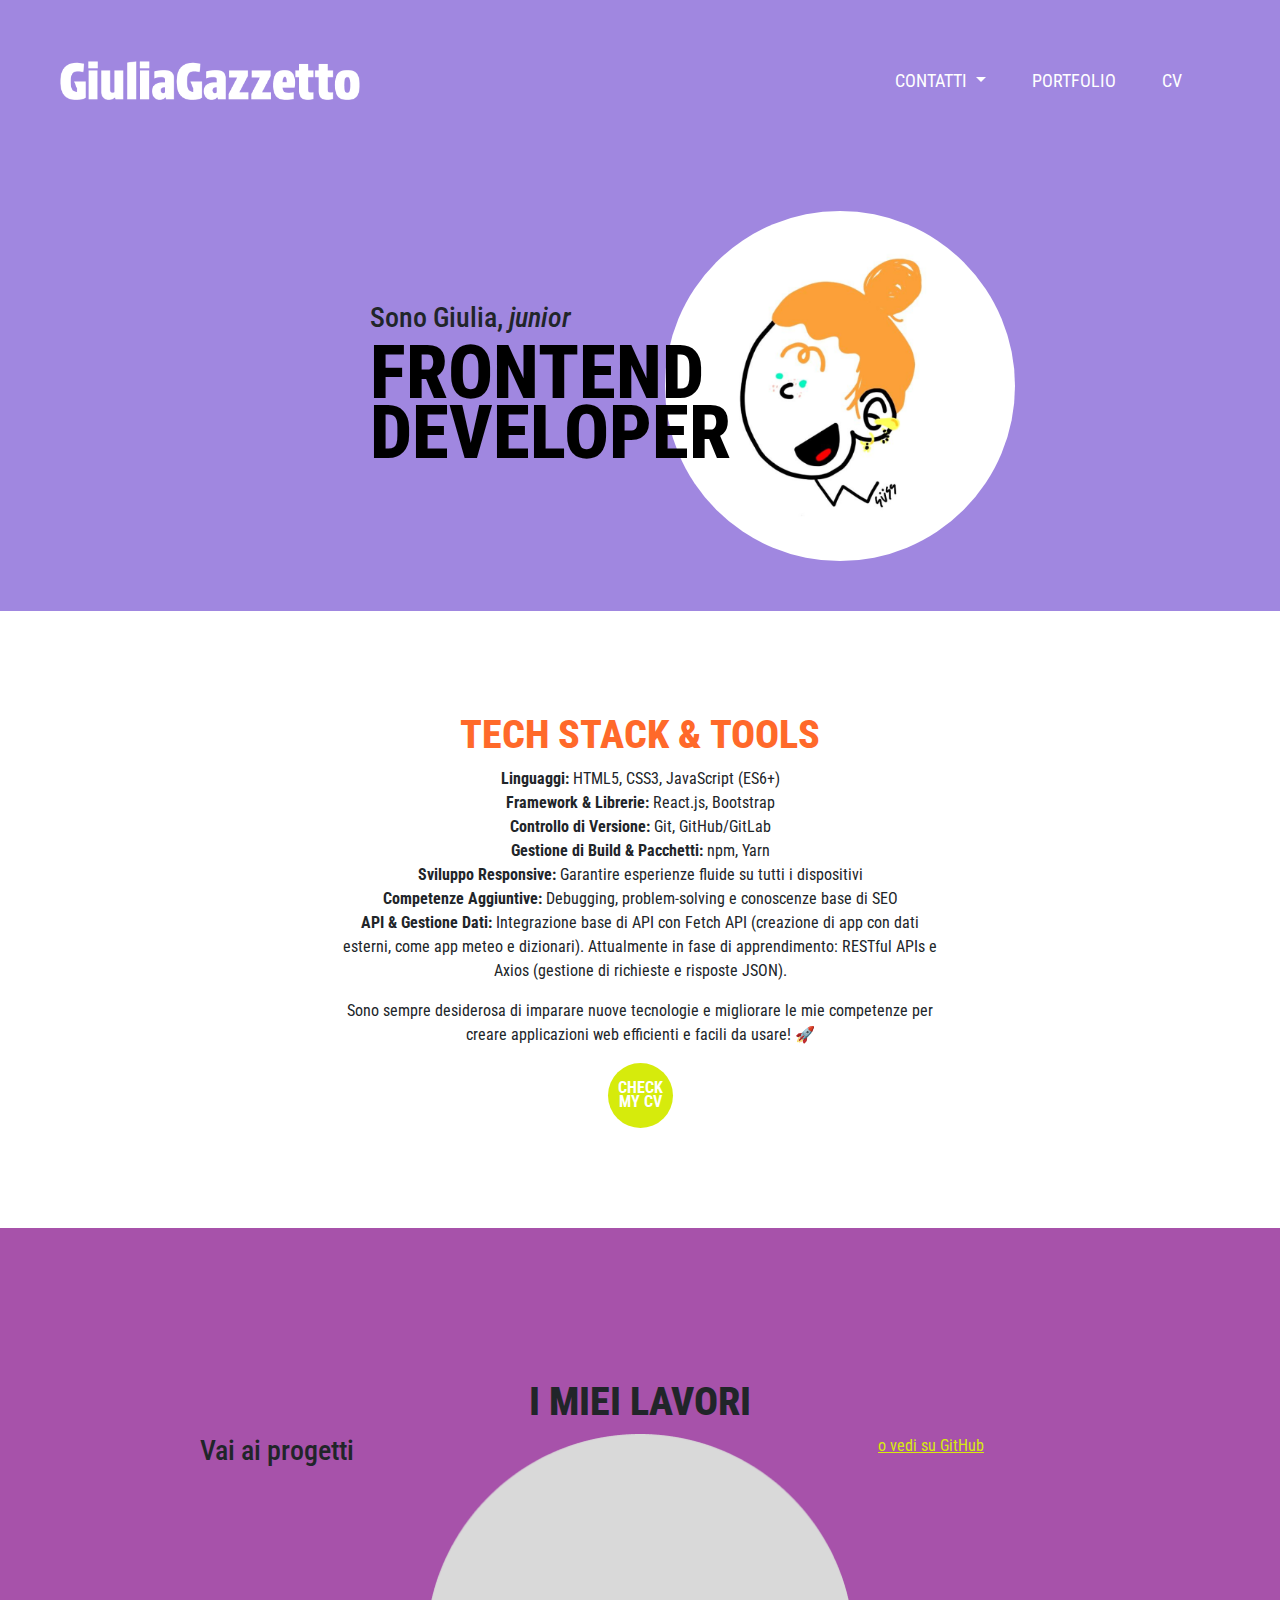
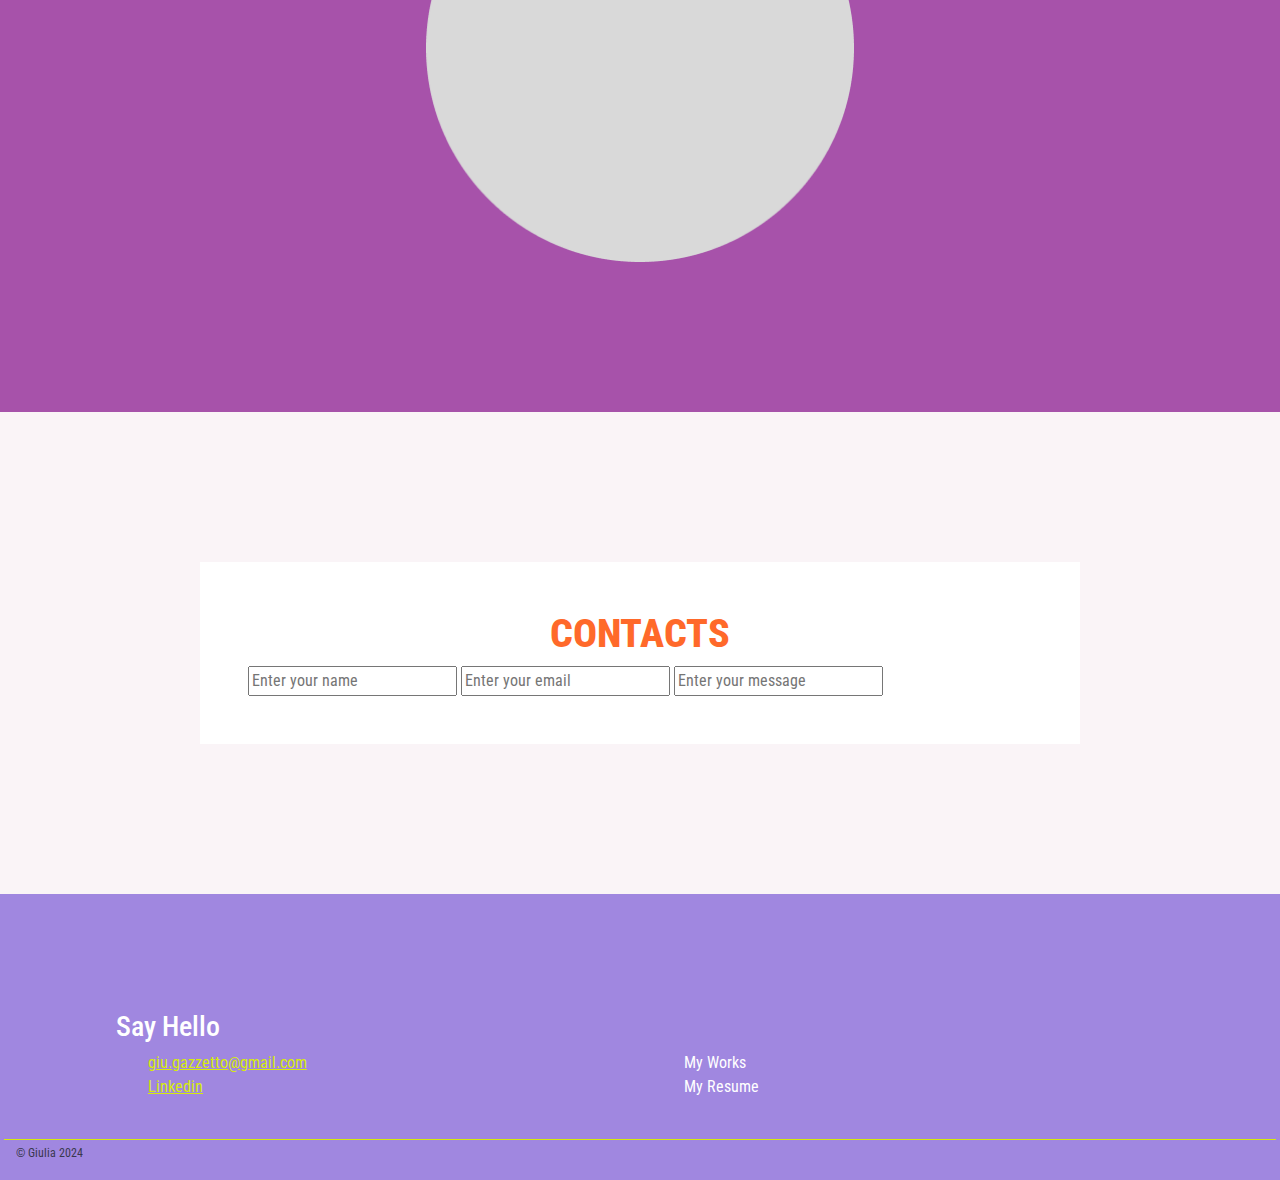
==== commit 4a7a5e4b: "fixed css" ====
--- a/index.html
+++ b/index.html
@@ -18,7 +18,7 @@
   <body>
     <header>
     
-    <nav class="navbar navbar-expand-lg custom-bg m-5">
+    <nav class="navbar navbar-expand-lg custom-bg m-xl-5">
   <div class="container-fluid">
     <a class="navbar-brand" href="#">
     <img src="/img/GiuliaGazzetto.png" alt="GiuliaGazzetto" class="logo">
@@ -58,31 +58,36 @@
 
 </header>      
 
-<section id="home" class="container">
-        <div class="row box-1">
-          <div class="col-6 p-5 align-self-center">
-            <h3>Sono Giulia, una <em>junior</em></h3>
-            <h1 class="job-title text-uppercase">Front-end <br/>Developer</h1>
-          </div>
-          <div class="col-6">
-            <img src="img/giuliaspic.png" alt="ill">
-          </div>
+<section id="home" class=" home-section">
+          <div class="home-box">
+        <div class="image">
+            <img src="/img/giuliaspic.png" alt="Giulia">
         </div>
+        <div class="text">
+            <h3>Sono Giulia, <em>junior</em></h3>
+            <h1 class="job-title"><span>FRONTEND</span> <br> DEVELOPER</h1>
+        </div>
+       
+    </div>
+
+   
       </section>
 
+   
+
 <section id="about-me" class="about-me-section
- text-center" >
-  <h1 class=" text-uppercase">Tech Stack & Tools</h1>
-  <div >
+" >
+  <h1 class=" text-uppercase text-center orange-text ">Tech Stack & Tools</h1>
+  <div class="tech-box text-center">
   
       <p>
-        Linguaggi: HTML5, CSS3, JavaScript (ES6+)
-        Framework & Librerie: React.js, Bootstrap <br/>
-        Controllo di Versione: Git, GitHub/GitLab<br/>
-        Gestione di Build & Pacchetti: npm, Yarn<br/>
-        Sviluppo Responsive: Garantire esperienze fluide su tutti i dispositivi<br/>
-        Competenze Aggiuntive: Debugging, problem-solving e conoscenze base di SEO<br/>
-        API & Gestione Dati: Integrazione base di API con Fetch API (creazione di app con dati esterni, come app meteo e dizionari). Attualmente in fase di apprendimento: RESTful APIs e Axios (gestione di richieste e risposte JSON).
+       <b> Linguaggi:</b> HTML5, CSS3, JavaScript (ES6+)<br/>
+        <b>Framework & Librerie:</b> React.js, Bootstrap <br/>
+       <b> Controllo di Versione: </b>Git, GitHub/GitLab<br/>
+        <b>Gestione di Build & Pacchetti:</b> npm, Yarn<br/>
+        <b>Sviluppo Responsive:</b> Garantire esperienze fluide su tutti i dispositivi<br/>
+        <b>Competenze Aggiuntive:</b> Debugging, problem-solving e conoscenze base di SEO<br/>
+        <b>API & Gestione Dati:</b> Integrazione base di API con Fetch API (creazione di app con dati esterni, come app meteo e dizionari). Attualmente in fase di apprendimento: RESTful APIs e Axios (gestione di richieste e risposte JSON).
       </p>
       <p>Sono sempre desiderosa di imparare nuove tecnologie e migliorare le mie competenze per creare applicazioni web efficienti e facili da usare! 🚀</p>
     
@@ -105,7 +110,7 @@
 
       <section id="contact" class="conctact-form-section">
         <div class=" contact-box p-5">
-        <h1 class="text-center text-uppercase">Contacts</h1>
+        <h1 class="text-center text-uppercase orange-text">Contacts</h1>
 <form action="">
   <input type="text" placeholder="Enter your name">
   <input type="email" name="" id="" placeholder="Enter your email">
--- a/src/style.css
+++ b/src/style.css
@@ -3,6 +3,10 @@
   --colore-secondario: #a752aa;
   --colore-terziario: #ff692a;
   --colore-accento: #d6eb0c;
+}
+
+.orange-text {
+  color: var(--colore-terziario);
 }
 
 body {
@@ -15,13 +19,19 @@
   color: var(--colore-accento) !important;
 }
 
+h1 {
+  font-weight: 800 !important;
+}
 section {
-  padding: 30px 30px 80px;
-  margin: 0 50px 0;
+  margin: 0 !important;
 }
 
 .custom-bg {
   background-color: var(--colore-primario) !important;
+}
+
+.home-section {
+  padding: 50px 0 50px 250px;
 }
 
 .about-me-section {
@@ -30,6 +40,12 @@
   width: 100vw;
   margin: 0;
   padding: 100px 200px;
+}
+
+.tech-box {
+  max-width: 600px;
+  display: block;
+  margin: 0 auto;
 }
 
 .project-section {
@@ -52,11 +68,6 @@
   background-color: white;
 }
 
-.conctact-form-section h1 {
-  color: var(--colore-terziario);
-  font-weight: 800;
-}
-
 nav img {
   width: 300px !important;
 }
@@ -71,6 +82,7 @@
 nav ul {
   padding-right: 30px;
   border-color: transparent !important;
+  background-color: transparent !important;
 }
 
 nav button {
@@ -83,14 +95,38 @@
   font-size: 18px;
 }
 
+#home {
+  display: flex;
+  justify-content: center;
+  align-items: center;
+}
+
+.home-box {
+  position: relative;
+  width: 550px;
+  display: flex;
+  justify-content: center;
+  align-items: center;
+  padding-left: 150px;
+}
+
+.image img {
+  width: 350px;
+  border-radius: 50%;
+  background-color: white;
+  padding: 20px;
+}
+
+.text {
+  position: absolute;
+  text-align: left;
+  left: -120px;
+}
+
 .job-title {
   color: black;
   font-size: 75px;
   line-height: 60px;
-  font-weight: 800;
-}
-.box-1 {
-  padding: 0 100px 0;
 }
 
 .btn-style-1 {
@@ -132,3 +168,13 @@
   opacity: 80%;
   text-align: center !important;
 }
+
+@media (max-width: 576px) {
+  .about-me-section {
+    background-color: white;
+    padding: 50px 0;
+    width: 100vw;
+    margin: 0;
+    padding: 50px 30px;
+  }
+}
